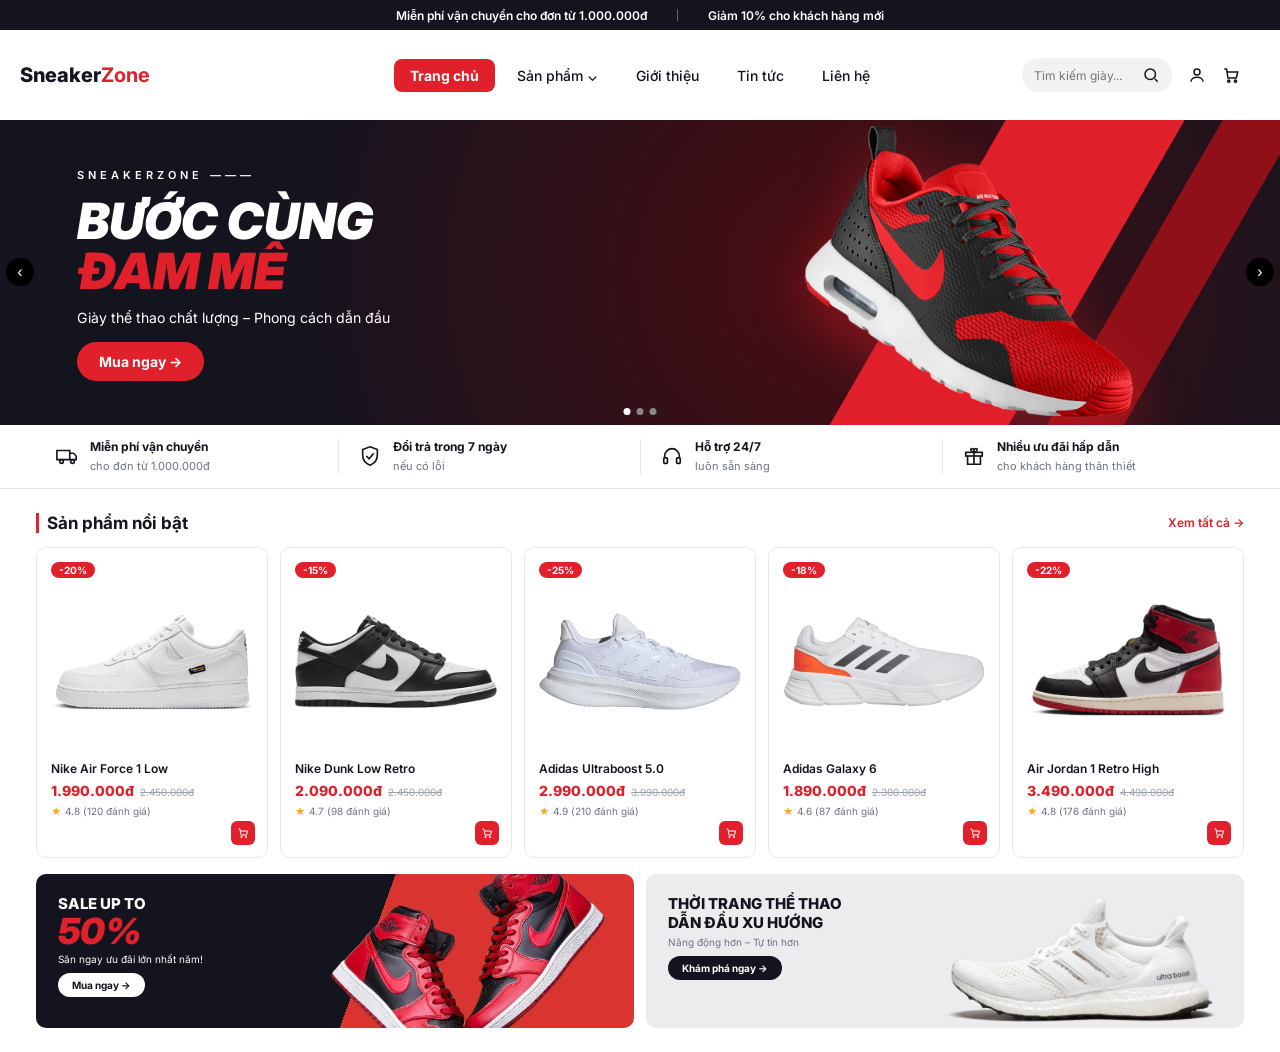
==== index.html @ 41e07c33 "sneaker zone" ====
<!DOCTYPE html>
<html lang="vi">
<head>
<meta charset="UTF-8">
<meta name="viewport" content="width=device-width, initial-scale=1">
<title>SneakerZone - Trang chủ</title>
<link href="https://fonts.googleapis.com/css2?family=Inter:wght@400;500;600;700;800;900&display=swap" rel="stylesheet">
<link rel="stylesheet" href="css/index.css">
</head>
<body>
<div class="topbar"><span>Miễn phí vận chuyển cho đơn từ 1.000.000đ</span><i></i><span>Giảm 10% cho khách hàng mới</span></div>
<header>
  <a class="logo" href="index.html"><img src="images/logo.png" alt=""><span>Sneaker<b>Zone</b></span></a>
  <nav>
    <a class="active" href="index.html">Trang chủ</a>
    <a href="san-pham.html">Sản phẩm ⌄</a>
    <a href="gioi-thieu.html">Giới thiệu</a>
    <a href="tin-tuc.html">Tin tức</a>
    <a href="lien-he.html">Liên hệ</a>
  </nav>
  <div class="tools">
    <div class="search"><input placeholder="Tìm kiếm giày..."><svg viewBox="0 0 24 24" width="16" height="16" fill="none" stroke="#14141f" stroke-width="2"><circle cx="11" cy="11" r="7"/><path d="M21 21l-4-4"/></svg></div>
    <svg viewBox="0 0 24 24"><circle cx="12" cy="8" r="4"/><path d="M4 21c0-4 4-6 8-6s8 2 8 6"/></svg>
    <svg viewBox="0 0 24 24"><path d="M3 4h3l2 12h11l2-8H7"/><circle cx="9" cy="20" r="1.5"/><circle cx="18" cy="20" r="1.5"/></svg>
  </div>
</header>

<section class="hero">
  <div class="txt">
    <small>SNEAKERZONE ———</small>
    <h1>BƯỚC CÙNG<span>ĐAM MÊ</span></h1>
    <p>Giày thể thao chất lượng – Phong cách dẫn đầu</p>
    <a class="btn-red" href="san-pham.html">Mua ngay →</a>
  </div>
  <img class="shoe" src="images/banner-nike-air-max.png" alt="">
  <button class="arrow l" onclick="go(-1)">‹</button>
  <button class="arrow r" onclick="go(1)">›</button>
  <div class="dots" id="dots"><span class="on"></span><span></span><span></span></div>
</section>

<section class="features">
  <div><svg viewBox="0 0 24 24"><path d="M1 6h14v10H1zM15 9h4l3 3v4h-7"/><circle cx="6" cy="18" r="2"/><circle cx="18" cy="18" r="2"/></svg><span><b>Miễn phí vận chuyển</b><small>cho đơn từ 1.000.000đ</small></span></div>
  <div><svg viewBox="0 0 24 24"><path d="M12 2l8 3v6c0 5-3 9-8 11-5-2-8-6-8-11V5z"/><path d="M8 12l3 3 5-6"/></svg><span><b>Đổi trả trong 7 ngày</b><small>nếu có lỗi</small></span></div>
  <div><svg viewBox="0 0 24 24"><path d="M4 14v-2a8 8 0 0116 0v2"/><rect x="3" y="14" width="4" height="6" rx="1"/><rect x="17" y="14" width="4" height="6" rx="1"/></svg><span><b>Hỗ trợ 24/7</b><small>luôn sẵn sàng</small></span></div>
  <div><svg viewBox="0 0 24 24"><rect x="3" y="8" width="18" height="4"/><path d="M12 8v13M5 12v9h14v-9M12 8c-3 0-5-4-2-4s2 4 2 4zm0 0c3 0 5-4 2-4s-2 4-2 4z"/></svg><span><b>Nhiều ưu đãi hấp dẫn</b><small>cho khách hàng thân thiết</small></span></div>
</section>

<div class="sec-head"><h2>Sản phẩm nổi bật</h2><a href="san-pham.html">Xem tất cả →</a></div>
<div class="grid5" id="list"></div>

<div class="banners">
  <div class="bn a">
    <h4>SALE UP TO</h4><div class="big">50%</div><p>Săn ngay ưu đãi lớn nhất năm!</p>
    <a class="pill" href="san-pham.html">Mua ngay →</a>
    <img src="images/banner-sale-jordan.png" alt="">
  </div>
  <div class="bn b">
    <h4>THỜI TRANG THỂ THAO<br>DẪN ĐẦU XU HƯỚNG</h4><p>Năng động hơn – Tự tin hơn</p>
    <a class="pill d" href="san-pham.html">Khám phá ngay →</a>
    <img src="images/banner-adidas-ultraboost.png" alt="">
  </div>
</div>

<script src="js/index.js"></script>
</body>
</html>
---- css/index.css ----
*{margin:0;padding:0;box-sizing:border-box}
:root{--red:#e0202b;--dark:#14141f;--gray:#6b7280;--line:#e5e7eb}
body{font-family:'Inter',sans-serif;color:var(--dark);background:#fff}
a{text-decoration:none;color:inherit}
.topbar{background:var(--dark);color:#fff;font-size:12px;font-weight:600;height:30px;display:flex;justify-content:center;align-items:center;gap:30px}
.topbar i{width:1px;height:12px;background:#666}
header{height:90px;display:flex;align-items:center;justify-content:space-between;padding:0 40px;background:#fff}
.logo{display:flex;align-items:center;gap:0;font-weight:800;font-size:20px;width:260px}
.logo img{height:100px;width:auto;object-fit:contain;margin-right:-20px}
.logo b{color:var(--red)}
nav{display:flex;gap:6px;align-items:center;font-size:14px;font-weight:500}
nav a{padding:8px 16px;border-radius:8px}
nav a.active{background:var(--red);color:#fff;font-weight:700}
.tools{display:flex;align-items:center;gap:16px;width:260px;justify-content:flex-end}
.search{background:#f1f2f4;border-radius:20px;height:34px;width:150px;display:flex;align-items:center;justify-content:space-between;padding:0 12px;font-size:12px;color:#9ca3af}
.search input{border:0;background:transparent;outline:0;width:100px;font:inherit}
.tools svg{width:18px;height:18px;stroke:var(--dark);fill:none;stroke-width:2}

.hero{position:relative;aspect-ratio:4.2/1;min-height:300px;background:radial-gradient(circle at 65% 50%,#4a0d12 0%,#14141f 65%);overflow:hidden;color:#fff}
.hero::before{content:"";position:absolute;right:15%;top:-20%;width:14%;height:150%;background:#e0202b;transform:skewX(-30deg);z-index:0}
.hero::after{content:"";position:absolute;right:6%;top:-20%;width:6%;height:150%;background:#8f1018;transform:skewX(-30deg);z-index:0}
.hero img.shoe{position:absolute;right:10%;top:50%;transform:translateY(-50%);height:110%;width:65%;object-fit:contain;object-position:right center;z-index:1;filter:drop-shadow(0 18px 28px rgba(224,32,43,.45))}
.hero .txt{position:absolute;left:6%;top:50%;transform:translateY(-50%);z-index:2}
.hero small{letter-spacing:4px;font-size:11px;font-weight:600}
.hero h1{font-size:clamp(34px,3.9vw,64px);line-height:1;font-weight:900;font-style:italic;margin:14px 0 12px}
.hero h1 span{color:var(--red);display:block}
.hero p{font-size:clamp(12px,1.1vw,16px);margin-bottom:16px}
.btn-red{display:inline-block;background:var(--red);color:#fff;font-weight:700;font-size:14px;padding:11px 22px;border-radius:24px;border:0;cursor:pointer}
.arrow{position:absolute;top:50%;transform:translateY(-50%);width:28px;height:28px;border-radius:50%;background:#000;color:#fff;border:0;cursor:pointer;font-size:16px;z-index:3}
.arrow.l{left:6px}.arrow.r{right:6px}
.dots{position:absolute;bottom:10px;left:50%;transform:translateX(-50%);display:flex;gap:6px;z-index:3}
.dots span{width:7px;height:7px;border-radius:50%;background:#888;cursor:pointer}
.dots span.on{background:#fff}

.features{display:grid;grid-template-columns:repeat(4,1fr);padding:14px 36px;border-bottom:1px solid var(--line)}
.features div{display:flex;align-items:center;gap:12px;padding-left:20px;border-left:1px solid var(--line)}
.features div:first-child{border:0}
.features svg{width:22px;height:22px;stroke:var(--dark);fill:none;stroke-width:1.8}
.features b{font-size:12px;display:block}
.features small{font-size:11px;color:var(--gray)}

.sec-head{display:flex;justify-content:space-between;align-items:center;padding:24px 36px 14px}
.sec-head h2{font-size:17px;font-weight:700;border-left:3px solid var(--red);padding-left:8px}
.sec-head a{color:var(--red);font-size:12px;font-weight:600}
.grid5{display:grid;grid-template-columns:repeat(5,1fr);gap:12px;padding:0 36px}

/* Product Cards (No Background Pattern) */
.card{border:1px solid var(--line);border-radius:10px;padding:14px 14px 40px;position:relative;cursor:pointer;transition:.2s;display:flex;flex-direction:column;height:100%;background:#fff;}
.card:hover{box-shadow:0 6px 18px rgba(0,0,0,.1);transform:translateY(-2px)}
.badge{position:absolute;left:14px;top:14px;background:var(--red);color:#fff;font-size:10px;font-weight:700;padding:2px 8px;border-radius:10px;z-index:1}
.card img{width:100%;height:clamp(150px,14vw,220px);object-fit:contain;object-position:center;margin:10px 0;}
.card h3{font-size:12px;font-weight:600;margin-bottom:6px;flex-grow:1}
.price{color:var(--red);font-weight:800;font-size:14px}
.price s{color:#9ca3af;font-weight:400;font-size:10px;margin-left:6px}
.rate{font-size:10px;color:var(--gray);margin-top:6px;display:flex;align-items:center}
.rate::before{content:"\2605";color:#f5a623;margin-right:4px}
.cart{position:absolute;right:12px;bottom:12px;width:24px;height:24px;border-radius:6px;background:var(--red);border:0;cursor:pointer;display:grid;place-items:center}
.cart svg{width:12px;height:12px;stroke:#fff;fill:none;stroke-width:2}

.banners{display:grid;grid-template-columns:1fr 1fr;gap:12px;padding:16px 36px 24px}
.bn{height:clamp(120px,12vw,200px);border-radius:10px;position:relative;overflow:hidden;padding:20px 22px}
.bn.a{background:linear-gradient(110deg,#14141f 55%,#d9342f 55%);color:#fff}
.bn.b{background:#ececef}
.bn h4{font-size:15px;font-weight:800;position:relative;z-index:2}
.bn .big{font-size:36px;font-weight:900;font-style:italic;color:var(--red);line-height:1;position:relative;z-index:2}
.bn p{font-size:10px;margin:4px 0 8px;position:relative;z-index:2}
.bn.b p{color:var(--gray)}
.pill{display:inline-block;font-size:10px;font-weight:700;padding:6px 14px;border-radius:14px;background:#fff;color:var(--dark);cursor:pointer;position:relative;z-index:2}
.pill.d{background:var(--dark);color:#fff}
.bn img{position:absolute;right:0;top:0;height:100%;width:55%;object-fit:cover;object-position:right center;z-index:1}
@media (max-width:900px){
  html,body{overflow-x:hidden}
  img{max-width:100%}
  .topbar{height:auto;min-height:30px;font-size:11px;gap:10px;padding:4px 8px;text-align:center}
  header{height:auto;flex-wrap:wrap;padding:8px 16px;gap:8px}
  .logo{width:auto;font-size:18px}
  .logo img{height:44px;margin:0}
  nav{order:3;width:100%;overflow-x:auto;white-space:nowrap;gap:4px}
  nav a{padding:8px 12px;flex:none}
  .tools{width:auto;margin-left:auto}
  .search{display:none}
  .pagehead,.intro,.stats,.values,.contact,.sec-head,.grid5,.features,.banners,footer{padding-left:16px;padding-right:16px}
  .h2r,.cta,.map{margin-left:16px;margin-right:16px}
  .wrap,.intro,.contact,.banners,.values{grid-template-columns:1fr}
  .grid5,.grid3,.features,.stats,.fgrid{grid-template-columns:repeat(2,1fr)}
  .cta{height:auto;flex-direction:column;gap:12px;padding:20px;text-align:center}
  .hero{aspect-ratio:auto;min-height:420px}
}
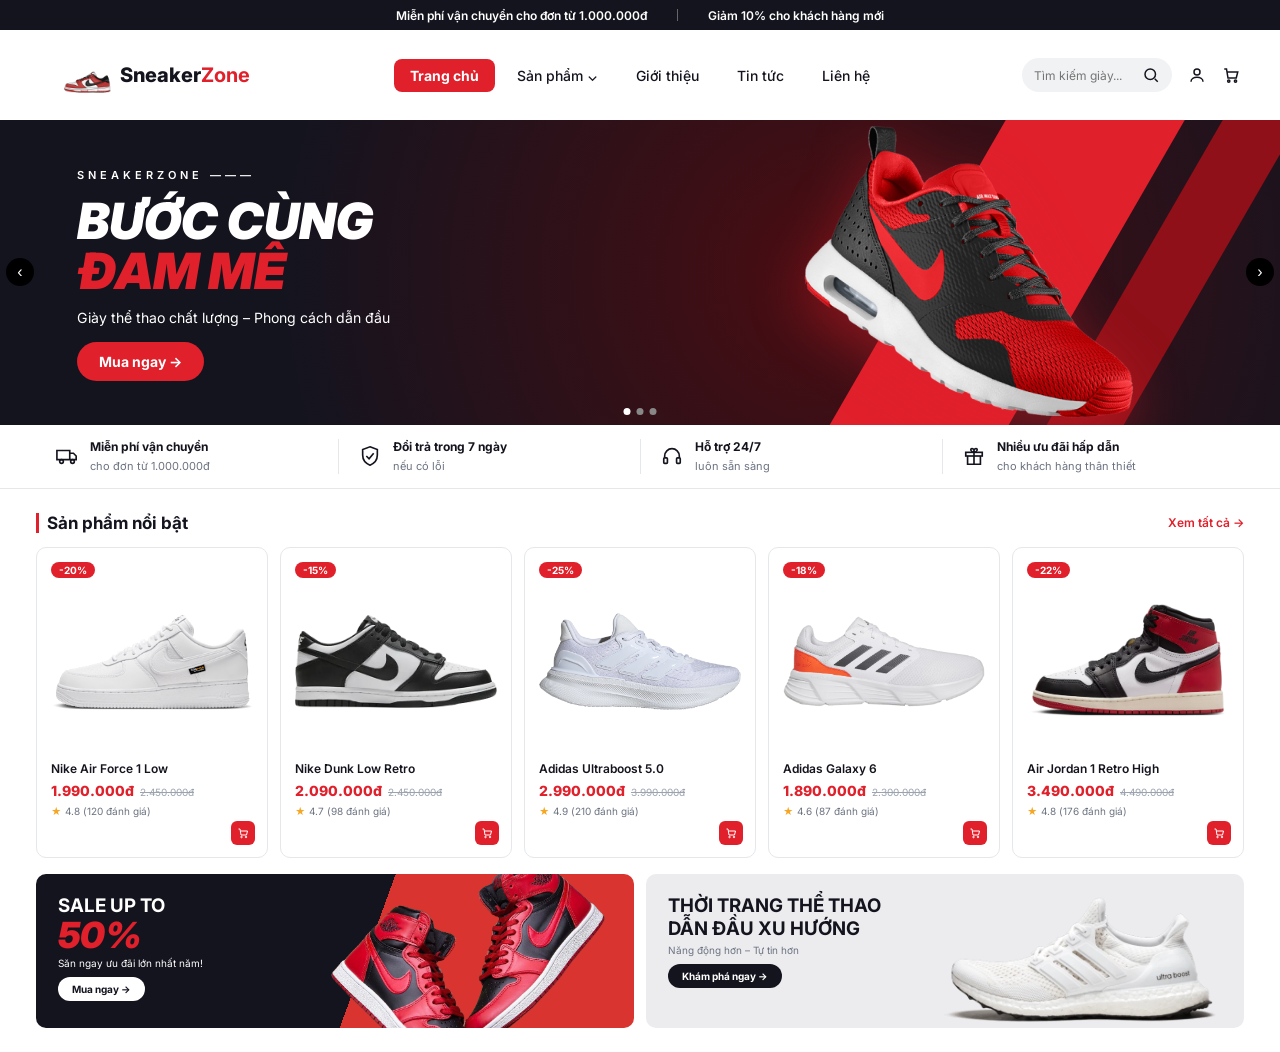
==== commit 15fc9fa6: "Fix W3C warnings on index" ====
--- a/index.html
+++ b/index.html
@@ -38,24 +38,24 @@
   <div class="dots" id="dots"><span class="on"></span><span></span><span></span></div>
 </section>
 
-<section class="features">
+<div class="features">
   <div><svg viewBox="0 0 24 24"><path d="M1 6h14v10H1zM15 9h4l3 3v4h-7"/><circle cx="6" cy="18" r="2"/><circle cx="18" cy="18" r="2"/></svg><span><b>Miễn phí vận chuyển</b><small>cho đơn từ 1.000.000đ</small></span></div>
   <div><svg viewBox="0 0 24 24"><path d="M12 2l8 3v6c0 5-3 9-8 11-5-2-8-6-8-11V5z"/><path d="M8 12l3 3 5-6"/></svg><span><b>Đổi trả trong 7 ngày</b><small>nếu có lỗi</small></span></div>
   <div><svg viewBox="0 0 24 24"><path d="M4 14v-2a8 8 0 0116 0v2"/><rect x="3" y="14" width="4" height="6" rx="1"/><rect x="17" y="14" width="4" height="6" rx="1"/></svg><span><b>Hỗ trợ 24/7</b><small>luôn sẵn sàng</small></span></div>
   <div><svg viewBox="0 0 24 24"><rect x="3" y="8" width="18" height="4"/><path d="M12 8v13M5 12v9h14v-9M12 8c-3 0-5-4-2-4s2 4 2 4zm0 0c3 0 5-4 2-4s-2 4-2 4z"/></svg><span><b>Nhiều ưu đãi hấp dẫn</b><small>cho khách hàng thân thiết</small></span></div>
-</section>
+</div>
 
 <div class="sec-head"><h2>Sản phẩm nổi bật</h2><a href="san-pham.html">Xem tất cả →</a></div>
 <div class="grid5" id="list"></div>
 
 <div class="banners">
   <div class="bn a">
-    <h4>SALE UP TO</h4><div class="big">50%</div><p>Săn ngay ưu đãi lớn nhất năm!</p>
+    <h3>SALE UP TO</h3><div class="big">50%</div><p>Săn ngay ưu đãi lớn nhất năm!</p>
     <a class="pill" href="san-pham.html">Mua ngay →</a>
     <img src="images/banner-sale-jordan.png" alt="">
   </div>
   <div class="bn b">
-    <h4>THỜI TRANG THỂ THAO<br>DẪN ĐẦU XU HƯỚNG</h4><p>Năng động hơn – Tự tin hơn</p>
+    <h3>THỜI TRANG THỂ THAO<br>DẪN ĐẦU XU HƯỚNG</h3><p>Năng động hơn – Tự tin hơn</p>
     <a class="pill d" href="san-pham.html">Khám phá ngay →</a>
     <img src="images/banner-adidas-ultraboost.png" alt="">
   </div>
--- a/css/index.css
+++ b/css/index.css
@@ -1,88 +1,511 @@
-*{margin:0;padding:0;box-sizing:border-box}
-:root{--red:#e0202b;--dark:#14141f;--gray:#6b7280;--line:#e5e7eb}
-body{font-family:'Inter',sans-serif;color:var(--dark);background:#fff}
-a{text-decoration:none;color:inherit}
-.topbar{background:var(--dark);color:#fff;font-size:12px;font-weight:600;height:30px;display:flex;justify-content:center;align-items:center;gap:30px}
-.topbar i{width:1px;height:12px;background:#666}
-header{height:90px;display:flex;align-items:center;justify-content:space-between;padding:0 40px;background:#fff}
-.logo{display:flex;align-items:center;gap:0;font-weight:800;font-size:20px;width:260px}
-.logo img{height:100px;width:auto;object-fit:contain;margin-right:-20px}
-.logo b{color:var(--red)}
-nav{display:flex;gap:6px;align-items:center;font-size:14px;font-weight:500}
-nav a{padding:8px 16px;border-radius:8px}
-nav a.active{background:var(--red);color:#fff;font-weight:700}
-.tools{display:flex;align-items:center;gap:16px;width:260px;justify-content:flex-end}
-.search{background:#f1f2f4;border-radius:20px;height:34px;width:150px;display:flex;align-items:center;justify-content:space-between;padding:0 12px;font-size:12px;color:#9ca3af}
-.search input{border:0;background:transparent;outline:0;width:100px;font:inherit}
-.tools svg{width:18px;height:18px;stroke:var(--dark);fill:none;stroke-width:2}
-
-.hero{position:relative;aspect-ratio:4.2/1;min-height:300px;background:radial-gradient(circle at 65% 50%,#4a0d12 0%,#14141f 65%);overflow:hidden;color:#fff}
-.hero::before{content:"";position:absolute;right:15%;top:-20%;width:14%;height:150%;background:#e0202b;transform:skewX(-30deg);z-index:0}
-.hero::after{content:"";position:absolute;right:6%;top:-20%;width:6%;height:150%;background:#8f1018;transform:skewX(-30deg);z-index:0}
-.hero img.shoe{position:absolute;right:10%;top:50%;transform:translateY(-50%);height:110%;width:65%;object-fit:contain;object-position:right center;z-index:1;filter:drop-shadow(0 18px 28px rgba(224,32,43,.45))}
-.hero .txt{position:absolute;left:6%;top:50%;transform:translateY(-50%);z-index:2}
-.hero small{letter-spacing:4px;font-size:11px;font-weight:600}
-.hero h1{font-size:clamp(34px,3.9vw,64px);line-height:1;font-weight:900;font-style:italic;margin:14px 0 12px}
-.hero h1 span{color:var(--red);display:block}
-.hero p{font-size:clamp(12px,1.1vw,16px);margin-bottom:16px}
-.btn-red{display:inline-block;background:var(--red);color:#fff;font-weight:700;font-size:14px;padding:11px 22px;border-radius:24px;border:0;cursor:pointer}
-.arrow{position:absolute;top:50%;transform:translateY(-50%);width:28px;height:28px;border-radius:50%;background:#000;color:#fff;border:0;cursor:pointer;font-size:16px;z-index:3}
-.arrow.l{left:6px}.arrow.r{right:6px}
-.dots{position:absolute;bottom:10px;left:50%;transform:translateX(-50%);display:flex;gap:6px;z-index:3}
-.dots span{width:7px;height:7px;border-radius:50%;background:#888;cursor:pointer}
-.dots span.on{background:#fff}
-
-.features{display:grid;grid-template-columns:repeat(4,1fr);padding:14px 36px;border-bottom:1px solid var(--line)}
-.features div{display:flex;align-items:center;gap:12px;padding-left:20px;border-left:1px solid var(--line)}
-.features div:first-child{border:0}
-.features svg{width:22px;height:22px;stroke:var(--dark);fill:none;stroke-width:1.8}
-.features b{font-size:12px;display:block}
-.features small{font-size:11px;color:var(--gray)}
-
-.sec-head{display:flex;justify-content:space-between;align-items:center;padding:24px 36px 14px}
-.sec-head h2{font-size:17px;font-weight:700;border-left:3px solid var(--red);padding-left:8px}
-.sec-head a{color:var(--red);font-size:12px;font-weight:600}
-.grid5{display:grid;grid-template-columns:repeat(5,1fr);gap:12px;padding:0 36px}
-
+* {
+  margin:0;
+  padding:0;
+  box-sizing:border-box
+}
+:root {
+  --red:#e0202b;
+  --dark:#14141f;
+  --gray:#6b7280;
+  --line:#e5e7eb
+}
+body {
+  font-family:'Inter',sans-serif;
+  color:var(--dark);
+  background:#fff
+}
+a {
+  text-decoration:none;
+  color:inherit
+}
+.topbar {
+  background:var(--dark);
+  color:#fff;
+  font-size:12px;
+  font-weight:600;
+  height:30px;
+  display:flex;
+  justify-content:center;
+  align-items:center;
+  gap:30px
+}
+.topbar i {
+  width:1px;
+  height:12px;
+  background:#666
+}
+header {
+  height:90px;
+  display:flex;
+  align-items:center;
+  justify-content:space-between;
+  padding:0 40px;
+  background:#fff
+}
+.logo {
+  display:flex;
+  align-items:center;
+  gap:0;
+  font-weight:800;
+  font-size:20px;
+  width:260px
+}
+.logo img {
+  height:100px;
+  width:auto;
+  object-fit:contain;
+  margin-right:-20px
+}
+.logo b {
+  color:var(--red)
+}
+nav {
+  display:flex;
+  gap:6px;
+  align-items:center;
+  font-size:14px;
+  font-weight:500
+}
+nav a {
+  padding:8px 16px;
+  border-radius:8px
+}
+nav a.active {
+  background:var(--red);
+  color:#fff;
+  font-weight:700
+}
+.tools {
+  display:flex;
+  align-items:center;
+  gap:16px;
+  width:260px;
+  justify-content:flex-end
+}
+.search {
+  background:#f1f2f4;
+  border-radius:20px;
+  height:34px;
+  width:150px;
+  display:flex;
+  align-items:center;
+  justify-content:space-between;
+  padding:0 12px;
+  font-size:12px;
+  color:#9ca3af
+}
+.search input {
+  border:0;
+  background:transparent;
+  outline:0;
+  width:100px;
+  font:inherit
+}
+.tools svg {
+  width:18px;
+  height:18px;
+  stroke:var(--dark);
+  fill:none;
+  stroke-width:2
+}
+.hero {
+  position:relative;
+  aspect-ratio:4.2/1;
+  min-height:300px;
+  background:radial-gradient(circle at 65% 50%,#4a0d12 0%,#14141f 65%);
+  overflow:hidden;
+  color:#fff
+}
+.hero::before {
+  content:"";
+  position:absolute;
+  right:15%;
+  top:-20%;
+  width:14%;
+  height:150%;
+  background:#e0202b;
+  transform:skewX(-30deg);
+  z-index:0
+}
+.hero::after {
+  content:"";
+  position:absolute;
+  right:6%;
+  top:-20%;
+  width:6%;
+  height:150%;
+  background:#8f1018;
+  transform:skewX(-30deg);
+  z-index:0
+}
+.hero img.shoe {
+  position:absolute;
+  right:10%;
+  top:50%;
+  transform:translateY(-50%);
+  height:110%;
+  width:65%;
+  object-fit:contain;
+  object-position:right center;
+  z-index:1;
+  filter:drop-shadow(0 18px 28px rgba(224,32,43,.45))
+}
+.hero .txt {
+  position:absolute;
+  left:6%;
+  top:50%;
+  transform:translateY(-50%);
+  z-index:2
+}
+.hero small {
+  letter-spacing:4px;
+  font-size:11px;
+  font-weight:600
+}
+.hero h1 {
+  font-size:clamp(34px,3.9vw,64px);
+  line-height:1;
+  font-weight:900;
+  font-style:italic;
+  margin:14px 0 12px
+}
+.hero h1 span {
+  color:var(--red);
+  display:block
+}
+.hero p {
+  font-size:clamp(12px,1.1vw,16px);
+  margin-bottom:16px
+}
+.btn-red {
+  display:inline-block;
+  background:var(--red);
+  color:#fff;
+  font-weight:700;
+  font-size:14px;
+  padding:11px 22px;
+  border-radius:24px;
+  border:0;
+  cursor:pointer
+}
+.arrow {
+  position:absolute;
+  top:50%;
+  transform:translateY(-50%);
+  width:28px;
+  height:28px;
+  border-radius:50%;
+  background:#000;
+  color:#fff;
+  border:0;
+  cursor:pointer;
+  font-size:16px;
+  z-index:3
+}
+.arrow.l {
+  left:6px
+}
+.arrow.r {
+  right:6px
+}
+.dots {
+  position:absolute;
+  bottom:10px;
+  left:50%;
+  transform:translateX(-50%);
+  display:flex;
+  gap:6px;
+  z-index:3
+}
+.dots span {
+  width:7px;
+  height:7px;
+  border-radius:50%;
+  background:#888;
+  cursor:pointer
+}
+.dots span.on {
+  background:#fff
+}
+.features {
+  display:grid;
+  grid-template-columns:repeat(4,1fr);
+  padding:14px 36px;
+  border-bottom:1px solid var(--line)
+}
+.features div {
+  display:flex;
+  align-items:center;
+  gap:12px;
+  padding-left:20px;
+  border-left:1px solid var(--line)
+}
+.features div:first-child {
+  border:0
+}
+.features svg {
+  width:22px;
+  height:22px;
+  stroke:var(--dark);
+  fill:none;
+  stroke-width:1.8
+}
+.features b {
+  font-size:12px;
+  display:block
+}
+.features small {
+  font-size:11px;
+  color:var(--gray)
+}
+.sec-head {
+  display:flex;
+  justify-content:space-between;
+  align-items:center;
+  padding:24px 36px 14px
+}
+.sec-head h2 {
+  font-size:17px;
+  font-weight:700;
+  border-left:3px solid var(--red);
+  padding-left:8px
+}
+.sec-head a {
+  color:var(--red);
+  font-size:12px;
+  font-weight:600
+}
+.grid5 {
+  display:grid;
+  grid-template-columns:repeat(5,1fr);
+  gap:12px;
+  padding:0 36px
+}
 /* Product Cards (No Background Pattern) */
-.card{border:1px solid var(--line);border-radius:10px;padding:14px 14px 40px;position:relative;cursor:pointer;transition:.2s;display:flex;flex-direction:column;height:100%;background:#fff;}
-.card:hover{box-shadow:0 6px 18px rgba(0,0,0,.1);transform:translateY(-2px)}
-.badge{position:absolute;left:14px;top:14px;background:var(--red);color:#fff;font-size:10px;font-weight:700;padding:2px 8px;border-radius:10px;z-index:1}
-.card img{width:100%;height:clamp(150px,14vw,220px);object-fit:contain;object-position:center;margin:10px 0;}
-.card h3{font-size:12px;font-weight:600;margin-bottom:6px;flex-grow:1}
-.price{color:var(--red);font-weight:800;font-size:14px}
-.price s{color:#9ca3af;font-weight:400;font-size:10px;margin-left:6px}
-.rate{font-size:10px;color:var(--gray);margin-top:6px;display:flex;align-items:center}
-.rate::before{content:"\2605";color:#f5a623;margin-right:4px}
-.cart{position:absolute;right:12px;bottom:12px;width:24px;height:24px;border-radius:6px;background:var(--red);border:0;cursor:pointer;display:grid;place-items:center}
-.cart svg{width:12px;height:12px;stroke:#fff;fill:none;stroke-width:2}
-
-.banners{display:grid;grid-template-columns:1fr 1fr;gap:12px;padding:16px 36px 24px}
-.bn{height:clamp(120px,12vw,200px);border-radius:10px;position:relative;overflow:hidden;padding:20px 22px}
-.bn.a{background:linear-gradient(110deg,#14141f 55%,#d9342f 55%);color:#fff}
-.bn.b{background:#ececef}
-.bn h4{font-size:15px;font-weight:800;position:relative;z-index:2}
-.bn .big{font-size:36px;font-weight:900;font-style:italic;color:var(--red);line-height:1;position:relative;z-index:2}
-.bn p{font-size:10px;margin:4px 0 8px;position:relative;z-index:2}
-.bn.b p{color:var(--gray)}
-.pill{display:inline-block;font-size:10px;font-weight:700;padding:6px 14px;border-radius:14px;background:#fff;color:var(--dark);cursor:pointer;position:relative;z-index:2}
-.pill.d{background:var(--dark);color:#fff}
-.bn img{position:absolute;right:0;top:0;height:100%;width:55%;object-fit:cover;object-position:right center;z-index:1}
-@media (max-width:900px){
-  html,body{overflow-x:hidden}
-  img{max-width:100%}
-  .topbar{height:auto;min-height:30px;font-size:11px;gap:10px;padding:4px 8px;text-align:center}
-  header{height:auto;flex-wrap:wrap;padding:8px 16px;gap:8px}
-  .logo{width:auto;font-size:18px}
-  .logo img{height:44px;margin:0}
-  nav{order:3;width:100%;overflow-x:auto;white-space:nowrap;gap:4px}
-  nav a{padding:8px 12px;flex:none}
-  .tools{width:auto;margin-left:auto}
-  .search{display:none}
-  .pagehead,.intro,.stats,.values,.contact,.sec-head,.grid5,.features,.banners,footer{padding-left:16px;padding-right:16px}
-  .h2r,.cta,.map{margin-left:16px;margin-right:16px}
-  .wrap,.intro,.contact,.banners,.values{grid-template-columns:1fr}
-  .grid5,.grid3,.features,.stats,.fgrid{grid-template-columns:repeat(2,1fr)}
-  .cta{height:auto;flex-direction:column;gap:12px;padding:20px;text-align:center}
-  .hero{aspect-ratio:auto;min-height:420px}
+.card {
+  border:1px solid var(--line);
+  border-radius:10px;
+  padding:14px 14px 40px;
+  position:relative;
+  cursor:pointer;
+  transition:.2s;
+  display:flex;
+  flex-direction:column;
+  height:100%;
+  background:#fff;
+}
+.card:hover {
+  box-shadow:0 6px 18px rgba(0,0,0,.1);
+  transform:translateY(-2px)
+}
+.badge {
+  position:absolute;
+  left:14px;
+  top:14px;
+  background:var(--red);
+  color:#fff;
+  font-size:10px;
+  font-weight:700;
+  padding:2px 8px;
+  border-radius:10px;
+  z-index:1
+}
+.card img {
+  width:100%;
+  height:clamp(150px,14vw,220px);
+  object-fit:contain;
+  object-position:center;
+  margin:10px 0;
+}
+.card h3 {
+  font-size:12px;
+  font-weight:600;
+  margin-bottom:6px;
+  flex-grow:1
+}
+.price {
+  color:var(--red);
+  font-weight:800;
+  font-size:14px
+}
+.price s {
+  color:#9ca3af;
+  font-weight:400;
+  font-size:10px;
+  margin-left:6px
+}
+.rate {
+  font-size:10px;
+  color:var(--gray);
+  margin-top:6px;
+  display:flex;
+  align-items:center
+}
+.rate::before {
+  content:"\2605";
+  color:#f5a623;
+  margin-right:4px
+}
+.cart {
+  position:absolute;
+  right:12px;
+  bottom:12px;
+  width:24px;
+  height:24px;
+  border-radius:6px;
+  background:var(--red);
+  border:0;
+  cursor:pointer;
+  display:grid;
+  place-items:center
+}
+.cart svg {
+  width:12px;
+  height:12px;
+  stroke:#fff;
+  fill:none;
+  stroke-width:2
+}
+.banners {
+  display:grid;
+  grid-template-columns:1fr 1fr;
+  gap:12px;
+  padding:16px 36px 24px
+}
+.bn {
+  height:clamp(120px,12vw,200px);
+  border-radius:10px;
+  position:relative;
+  overflow:hidden;
+  padding:20px 22px
+}
+.bn.a {
+  background:linear-gradient(110deg,#14141f 55%,#d9342f 55%);
+  color:#fff
+}
+.bn.b {
+  background:#ececef
+}
+.bn h4 {
+  font-size:15px;
+  font-weight:800;
+  position:relative;
+  z-index:2
+}
+.bn .big {
+  font-size:36px;
+  font-weight:900;
+  font-style:italic;
+  color:var(--red);
+  line-height:1;
+  position:relative;
+  z-index:2
+}
+.bn p {
+  font-size:10px;
+  margin:4px 0 8px;
+  position:relative;
+  z-index:2
+}
+.bn.b p {
+  color:var(--gray)
+}
+.pill {
+  display:inline-block;
+  font-size:10px;
+  font-weight:700;
+  padding:6px 14px;
+  border-radius:14px;
+  background:#fff;
+  color:var(--dark);
+  cursor:pointer;
+  position:relative;
+  z-index:2
+}
+.pill.d {
+  background:var(--dark);
+  color:#fff
+}
+.bn img {
+  position:absolute;
+  right:0;
+  top:0;
+  height:100%;
+  width:55%;
+  object-fit:cover;
+  object-position:right center;
+  z-index:1
+}
+@media (max-width:900px) {
+  html,body {
+    overflow-x:hidden
+  }
+  img {
+    max-width:100%
+  }
+  .topbar {
+    height:auto;
+    min-height:30px;
+    font-size:11px;
+    gap:10px;
+    padding:4px 8px;
+    text-align:center
+  }
+  header {
+    height:auto;
+    flex-wrap:wrap;
+    padding:8px 16px;
+    gap:8px
+  }
+  .logo {
+    width:auto;
+    font-size:18px
+  }
+  .logo img {
+    height:44px;
+    margin:0
+  }
+  nav {
+    order:3;
+    width:100%;
+    overflow-x:auto;
+    white-space:nowrap;
+    gap:4px
+  }
+  nav a {
+    padding:8px 12px;
+    flex:none
+  }
+  .tools {
+    width:auto;
+    margin-left:auto
+  }
+  .search {
+    display:none
+  }
+  .pagehead,.intro,.stats,.values,.contact,.sec-head,.grid5,.features,.banners,footer {
+    padding-left:16px;
+    padding-right:16px
+  }
+  .h2r,.cta,.map {
+    margin-left:16px;
+    margin-right:16px
+  }
+  .wrap,.intro,.contact,.banners,.values {
+    grid-template-columns:1fr
+  }
+  .grid5,.grid3,.features,.stats,.fgrid {
+    grid-template-columns:repeat(2,1fr)
+  }
+  .cta {
+    height:auto;
+    flex-direction:column;
+    gap:12px;
+    padding:20px;
+    text-align:center
+  }
+  .hero {
+    aspect-ratio:auto;
+    min-height:420px
+  }
 }
